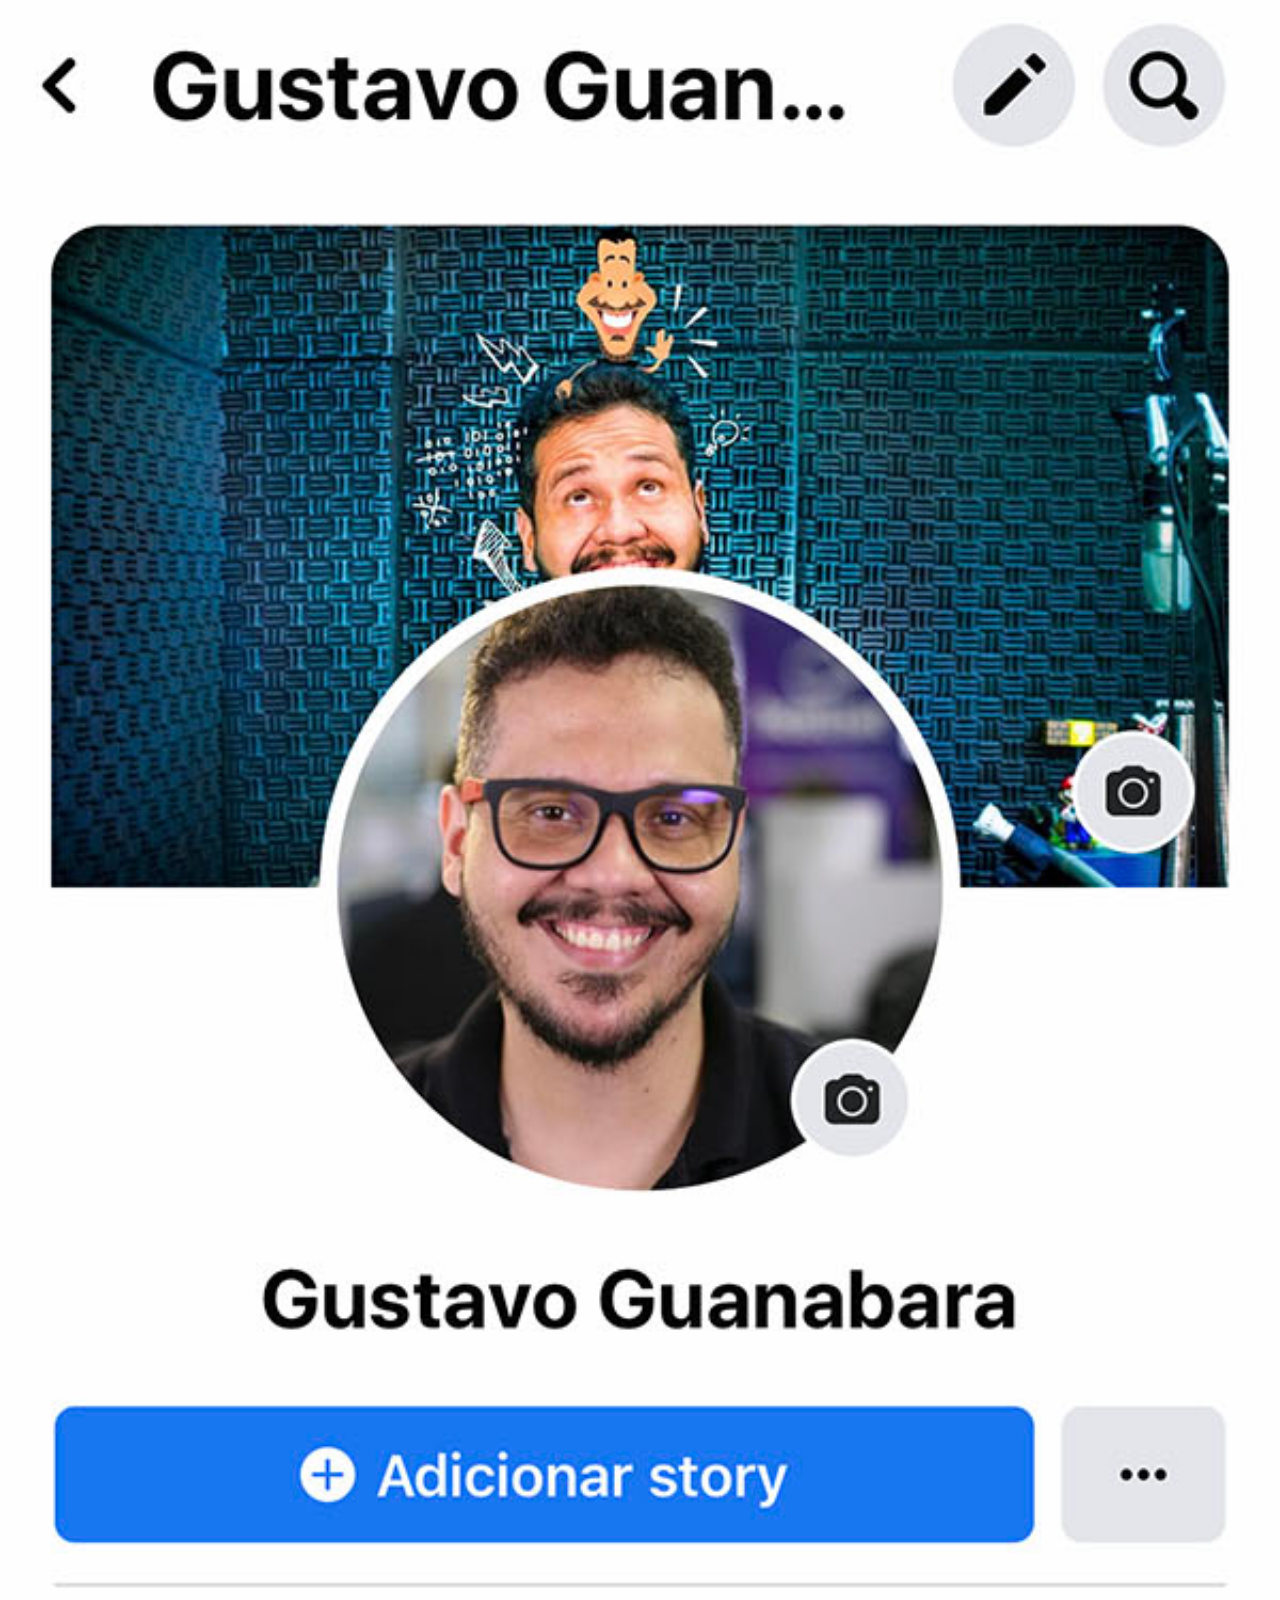
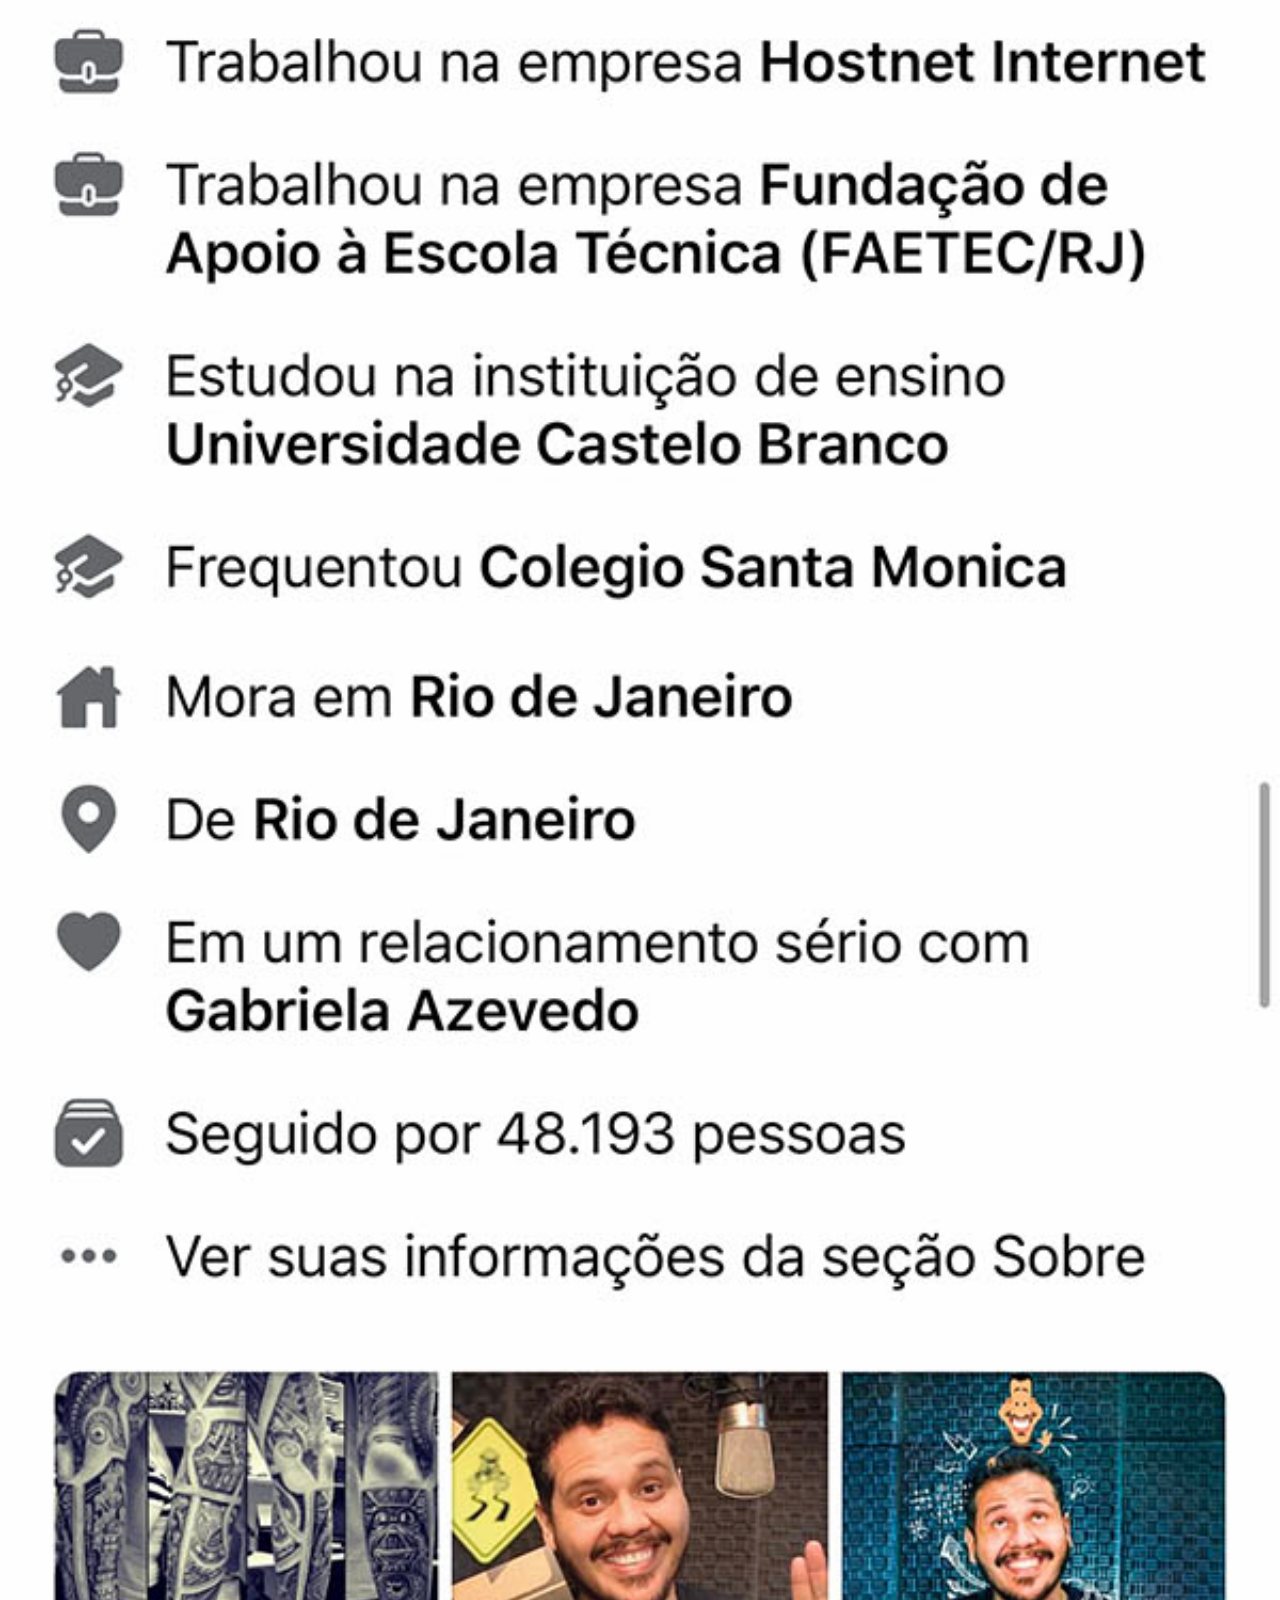
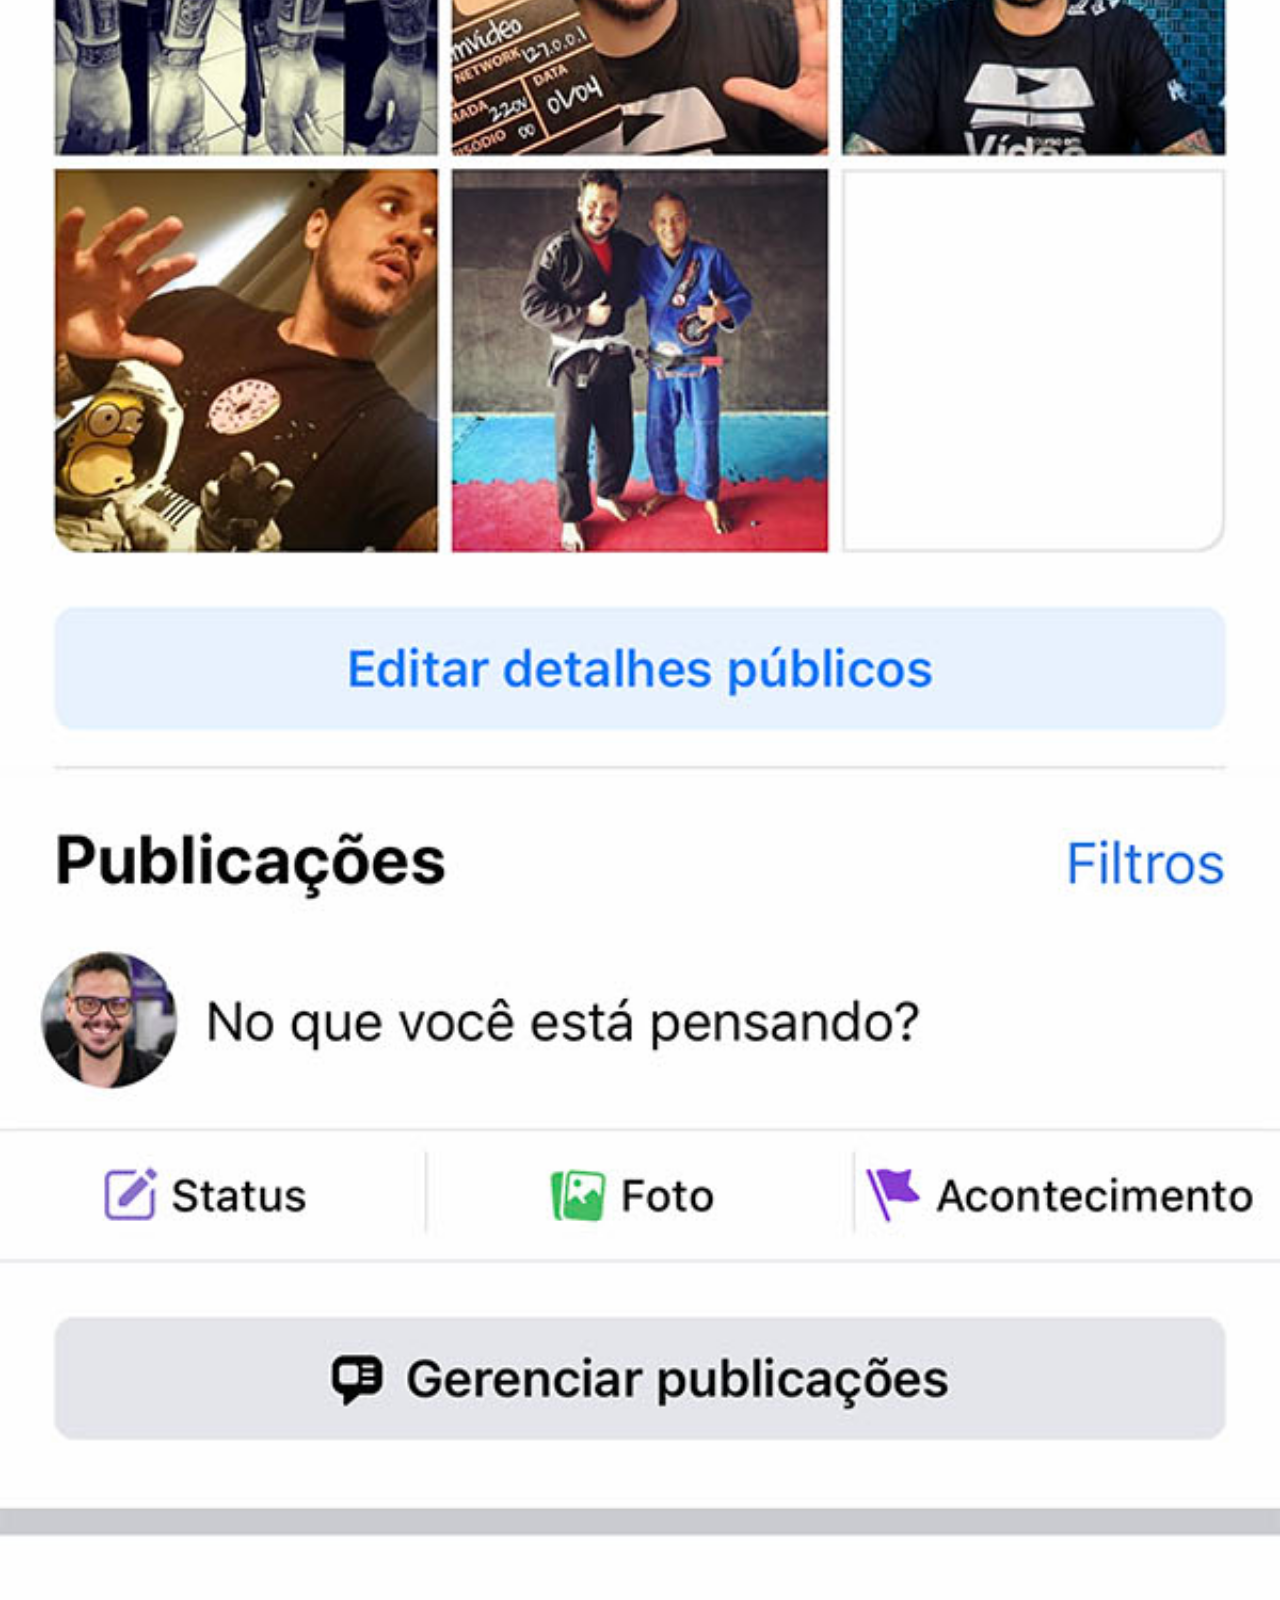
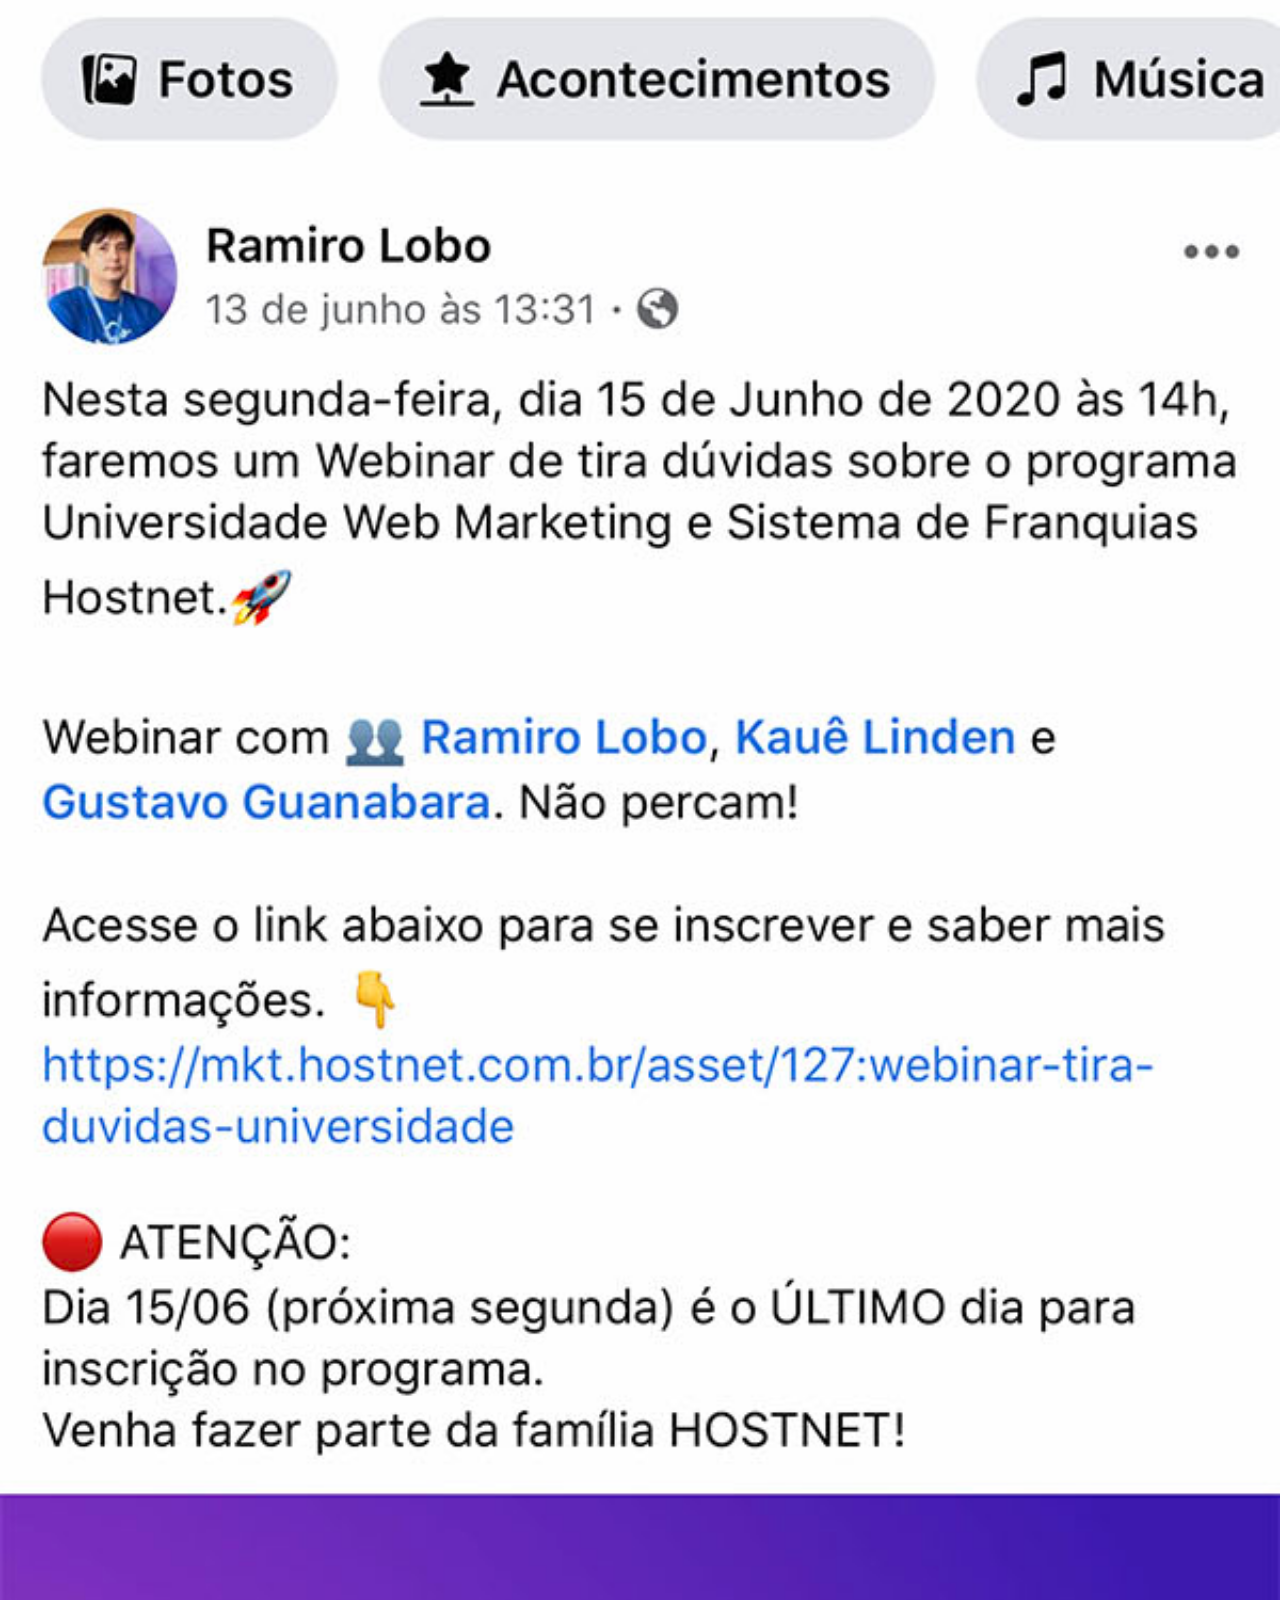
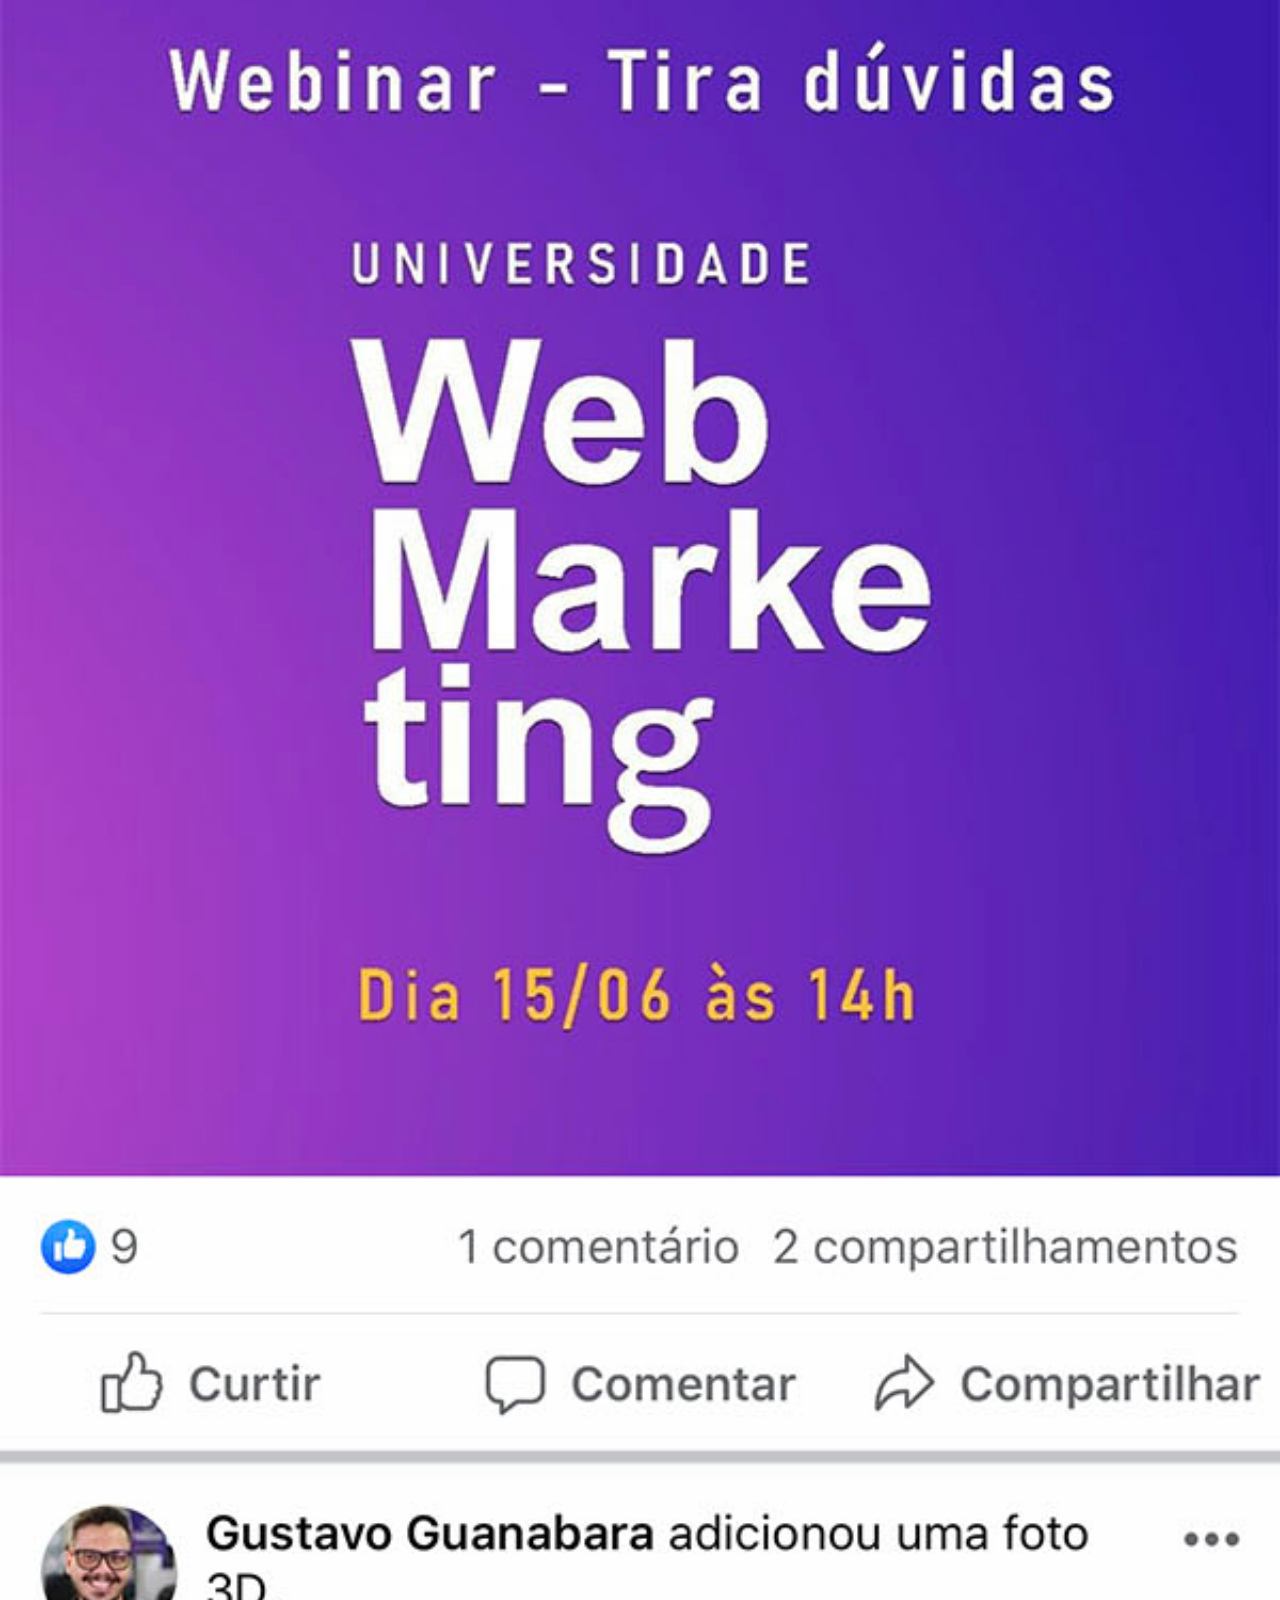
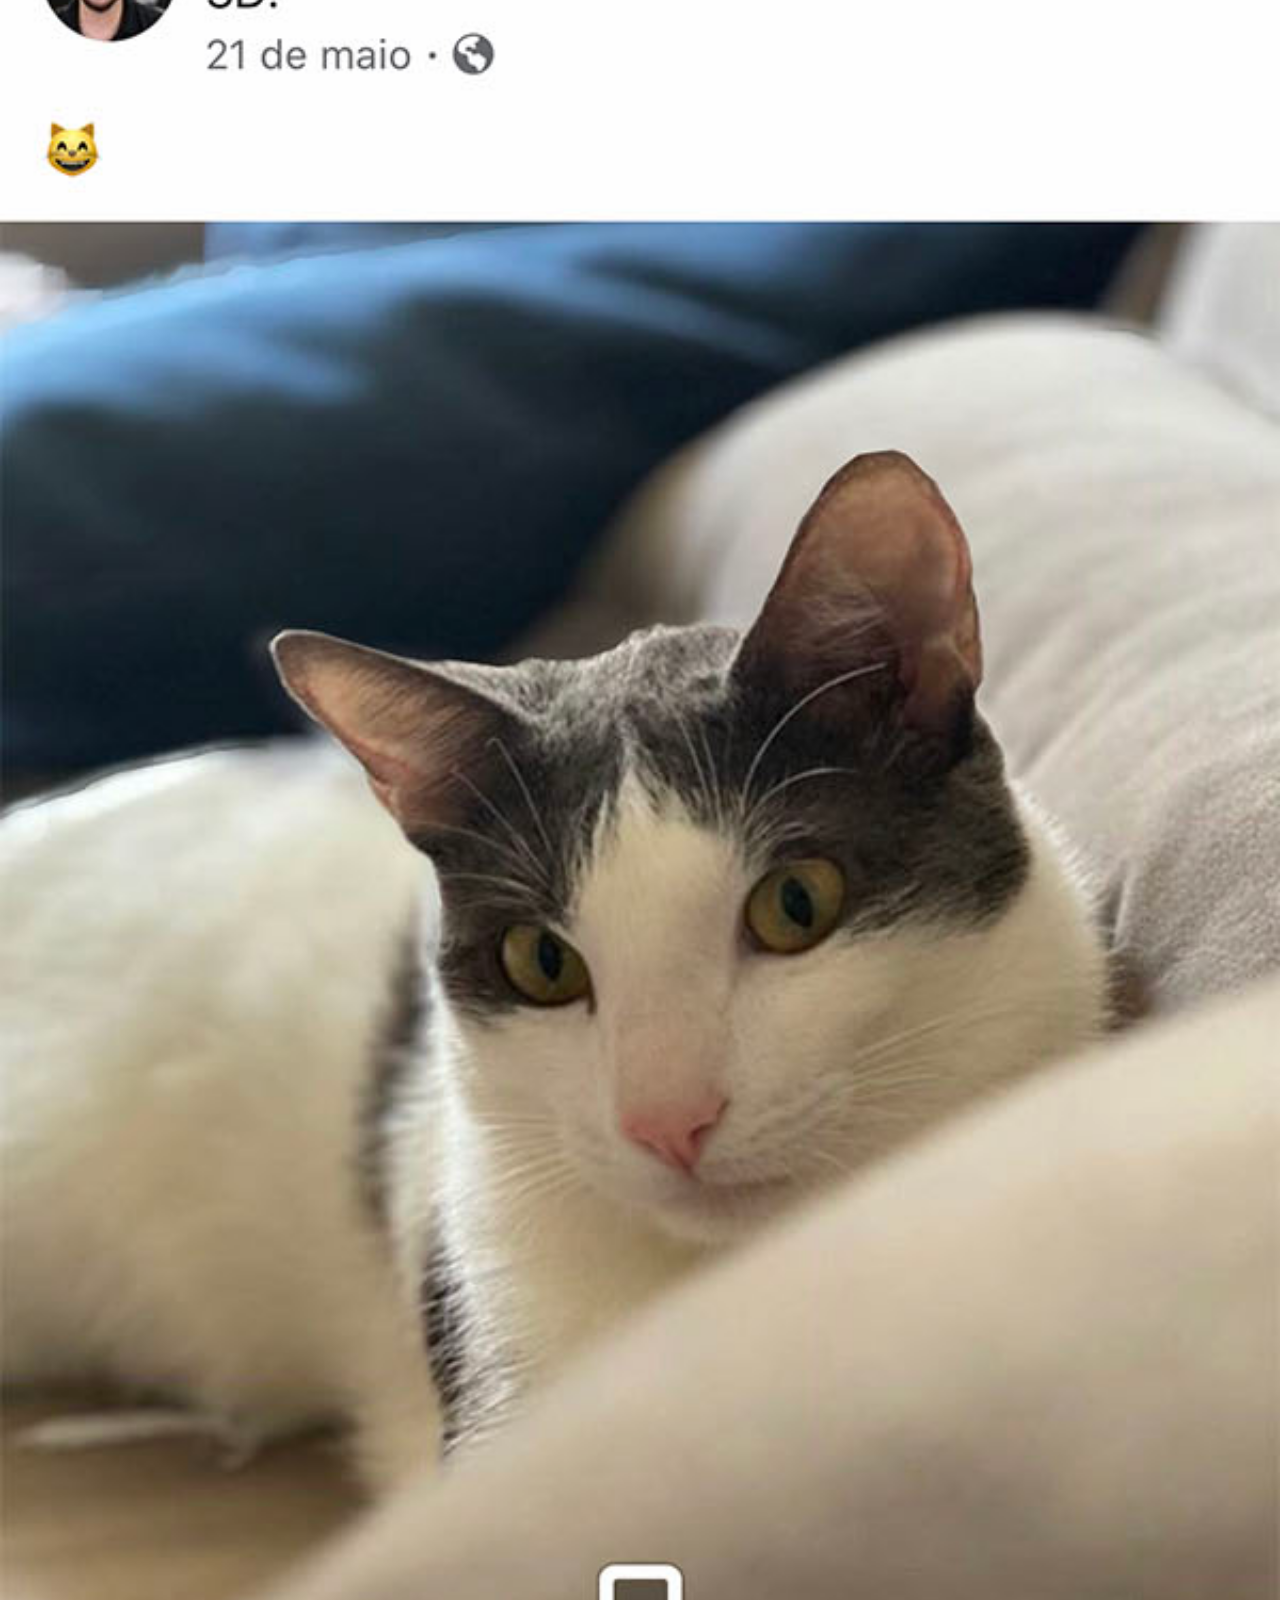
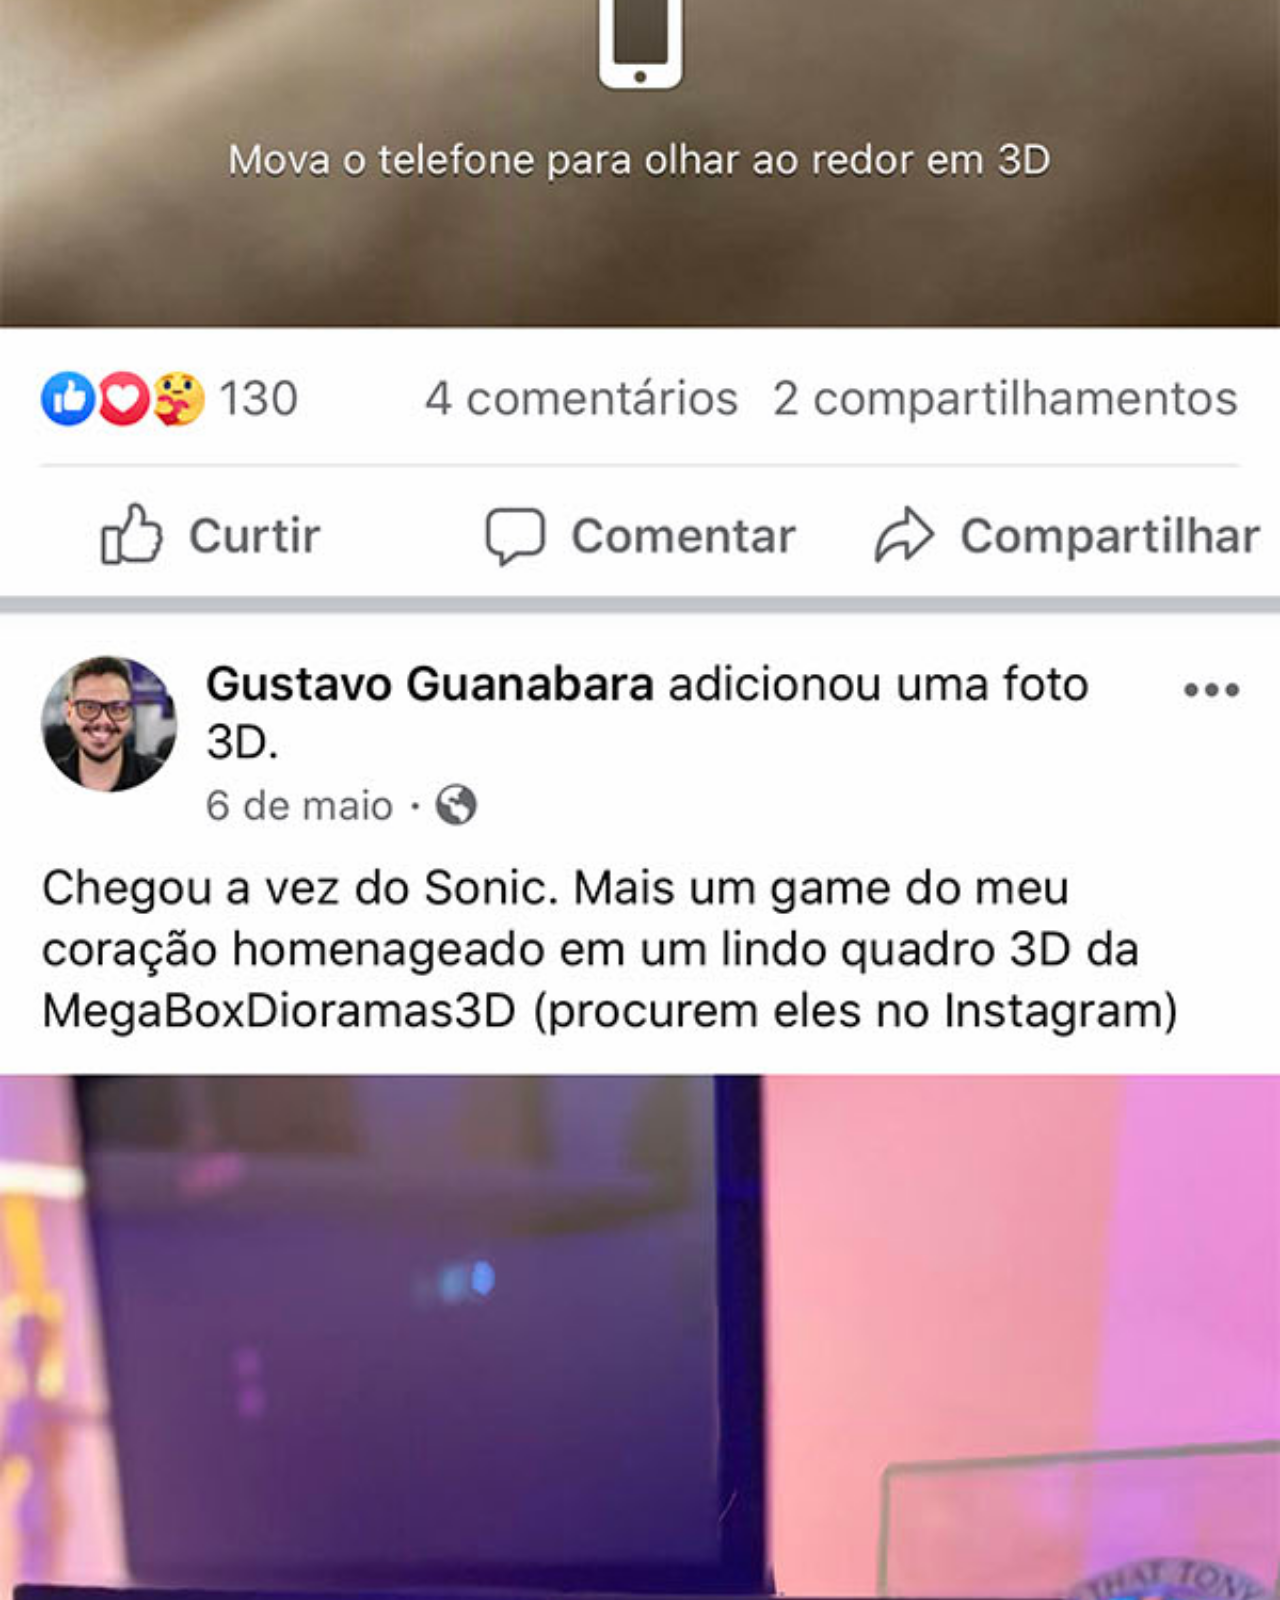
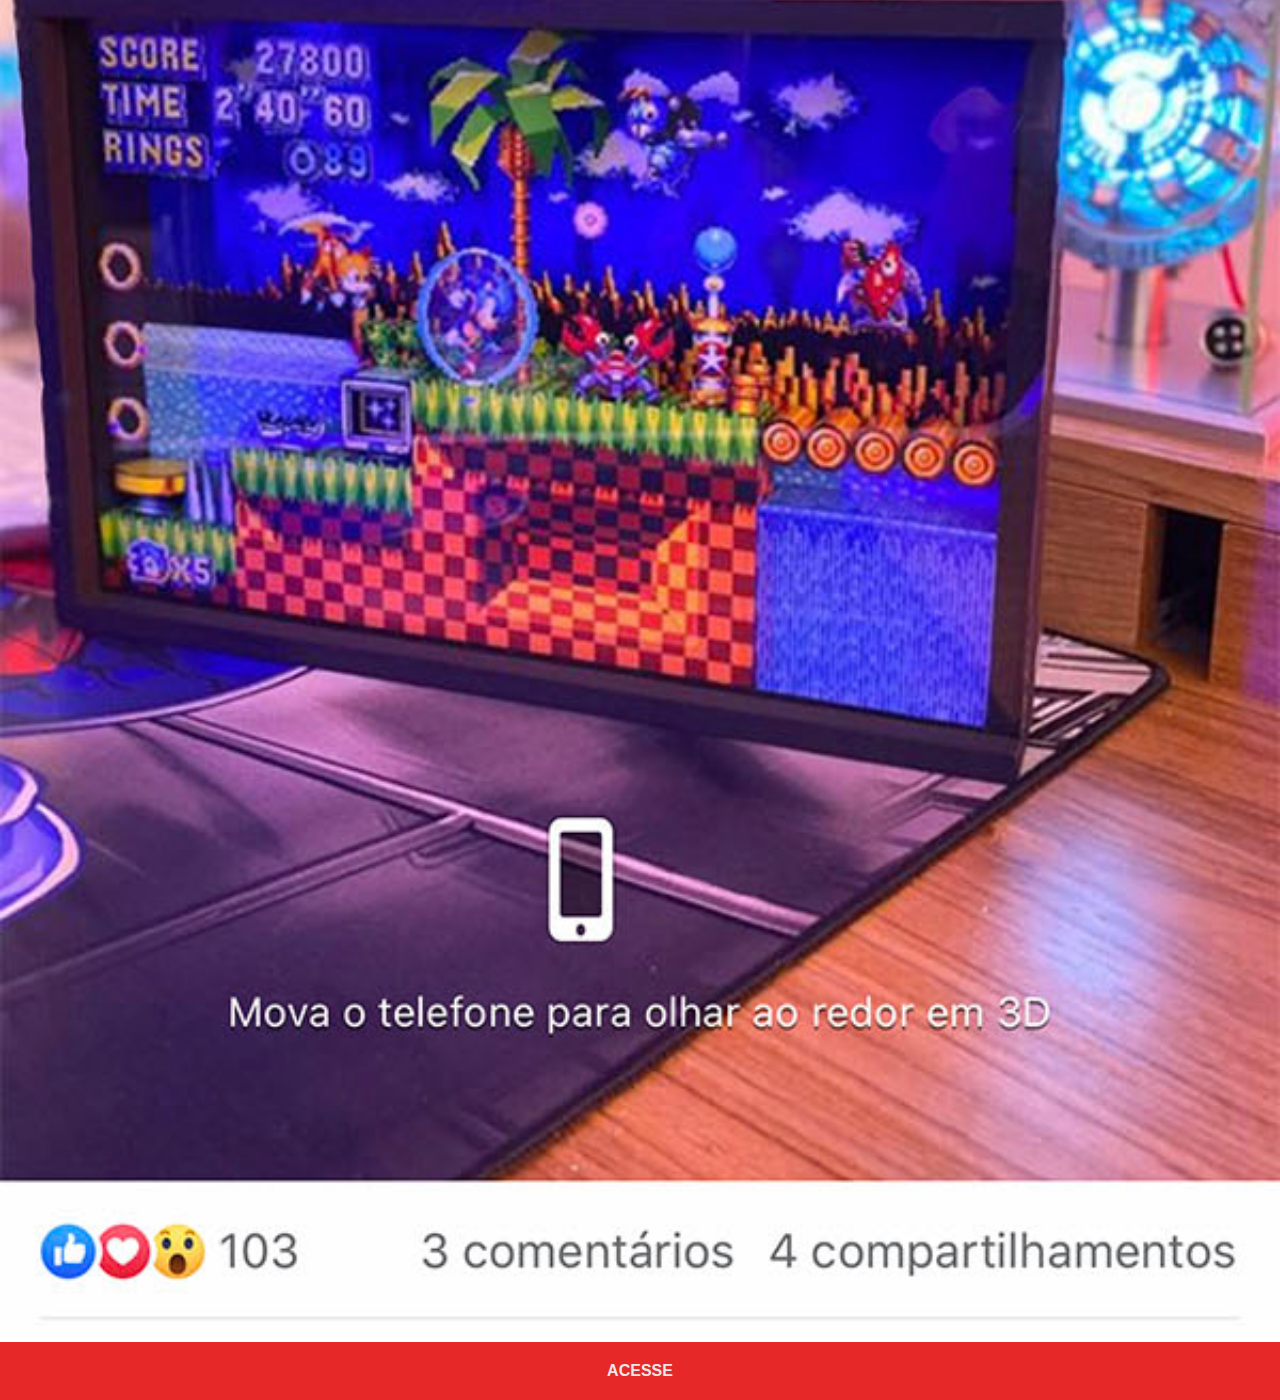
==== facebook.html @ e762c378 "criei as paginas de cada rede social" ====
<!DOCTYPE html>
<html lang="pt-br">
<head>
    <meta charset="UTF-8">
    <meta name="viewport" content="width=device-width, initial-scale=1.0">
    <title>facebook</title>
    <link rel="stylesheet" href="estilos/social.css">
</head>
<body>
    <img src="imagens/tela-facebook.jpg" alt="facebook">
    <a href="https://www.facebook.com/profile.php?id=61559643484686" target="_blank">ACESSE</a>
</body>
</html>
---- estilos/social.css ----
@charset "UTF-8";

* {
    margin: 0px;
    padding: 0px;
    font-family: Arial, Helvetica, sans-serif;
}
::-webkit-scrollbar {
    width: 0px;
    height: 0px;
}
img {
    width: 100vw;
}

a{
    display: block;
    background-color: rgb(231, 40, 40);
    font-weight: bolder;
    color: rgb(236, 231, 231);
    padding: 20px;
    text-align: center;
    text-decoration: none;
}
a:hover {
    background-color: red;

}
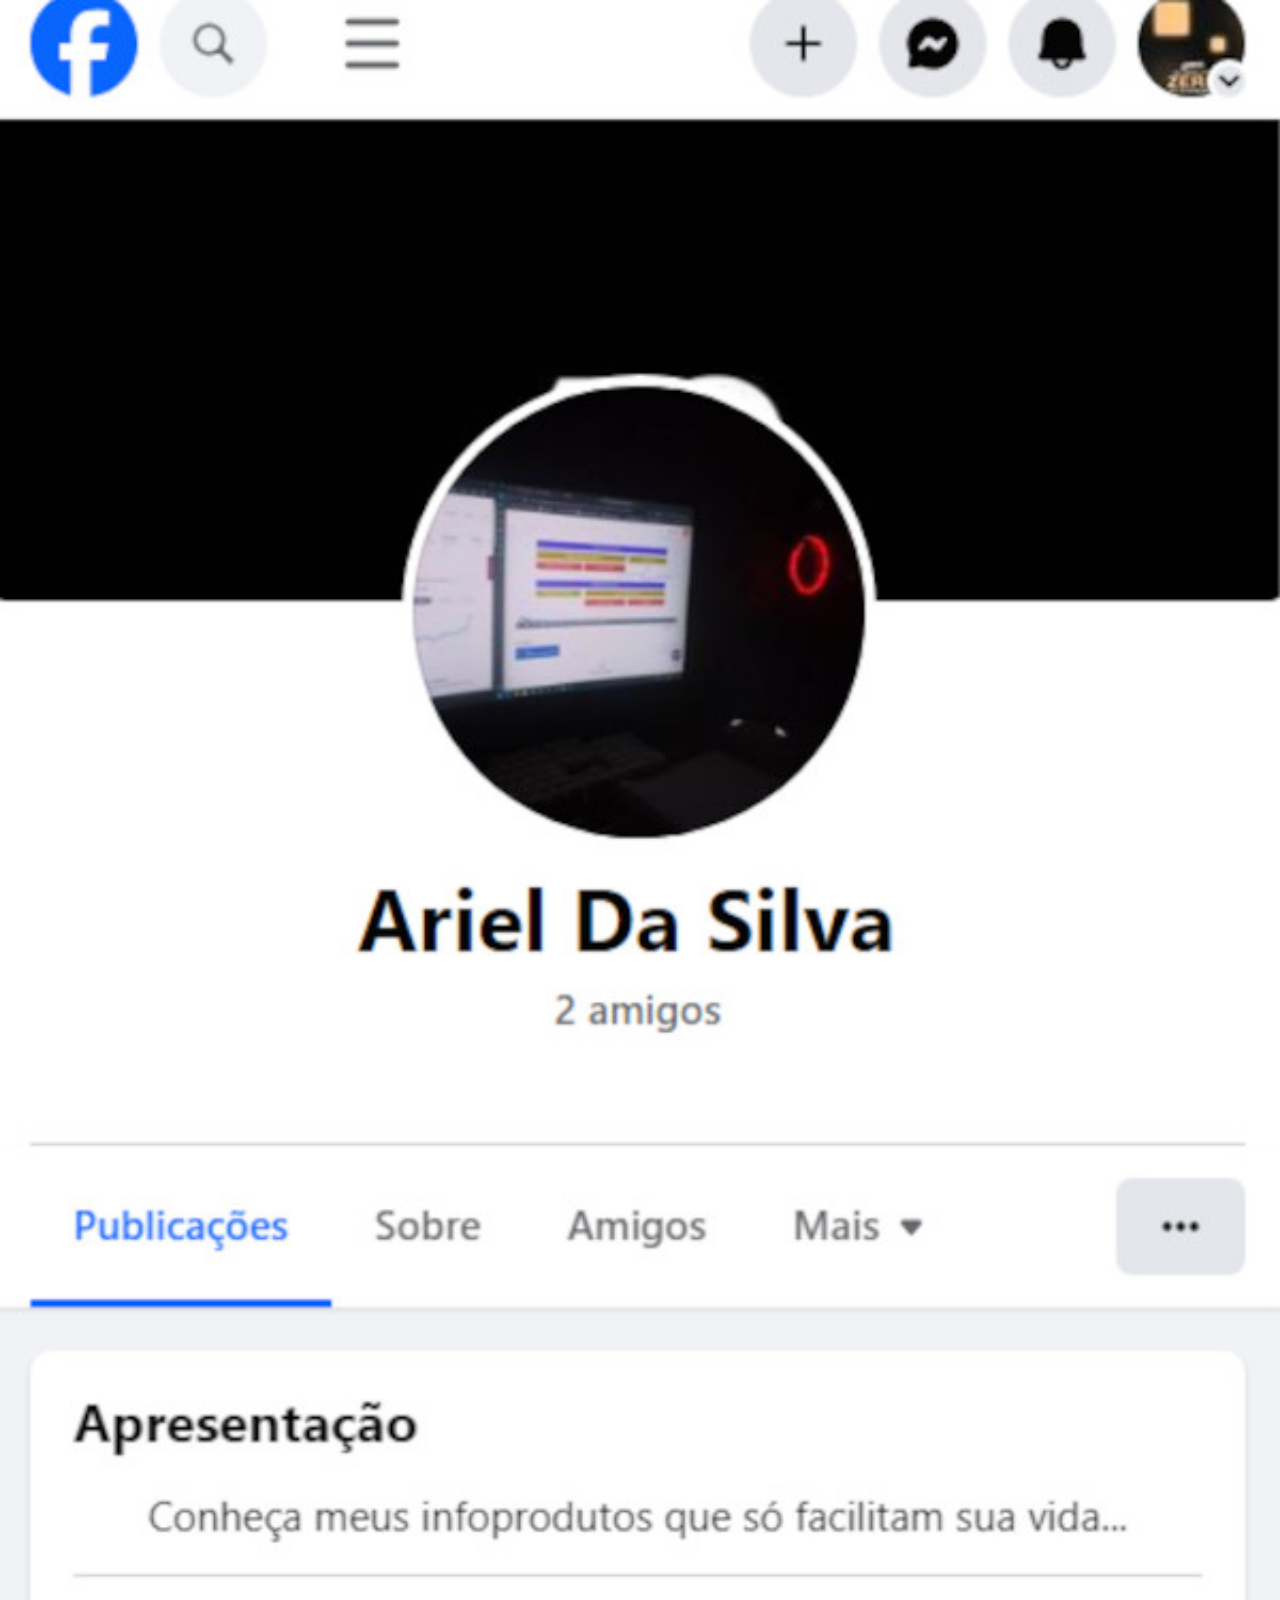
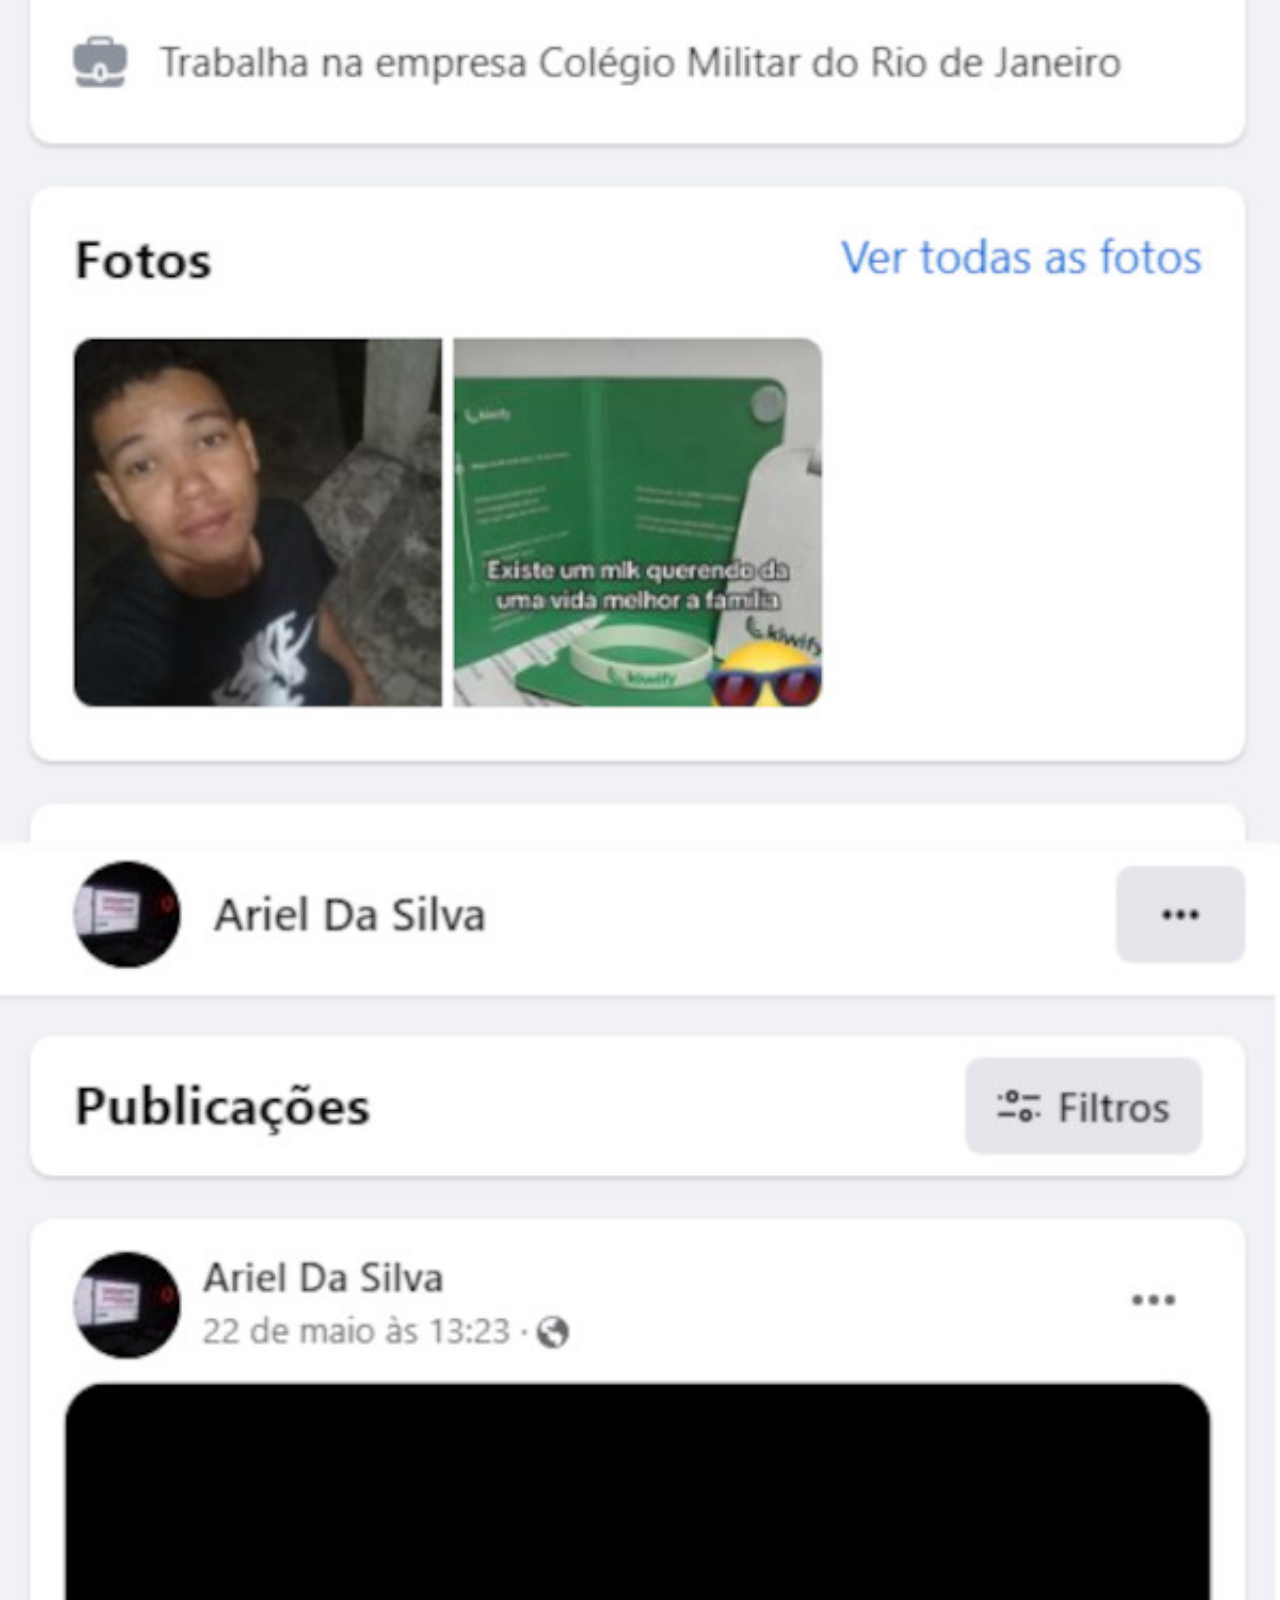
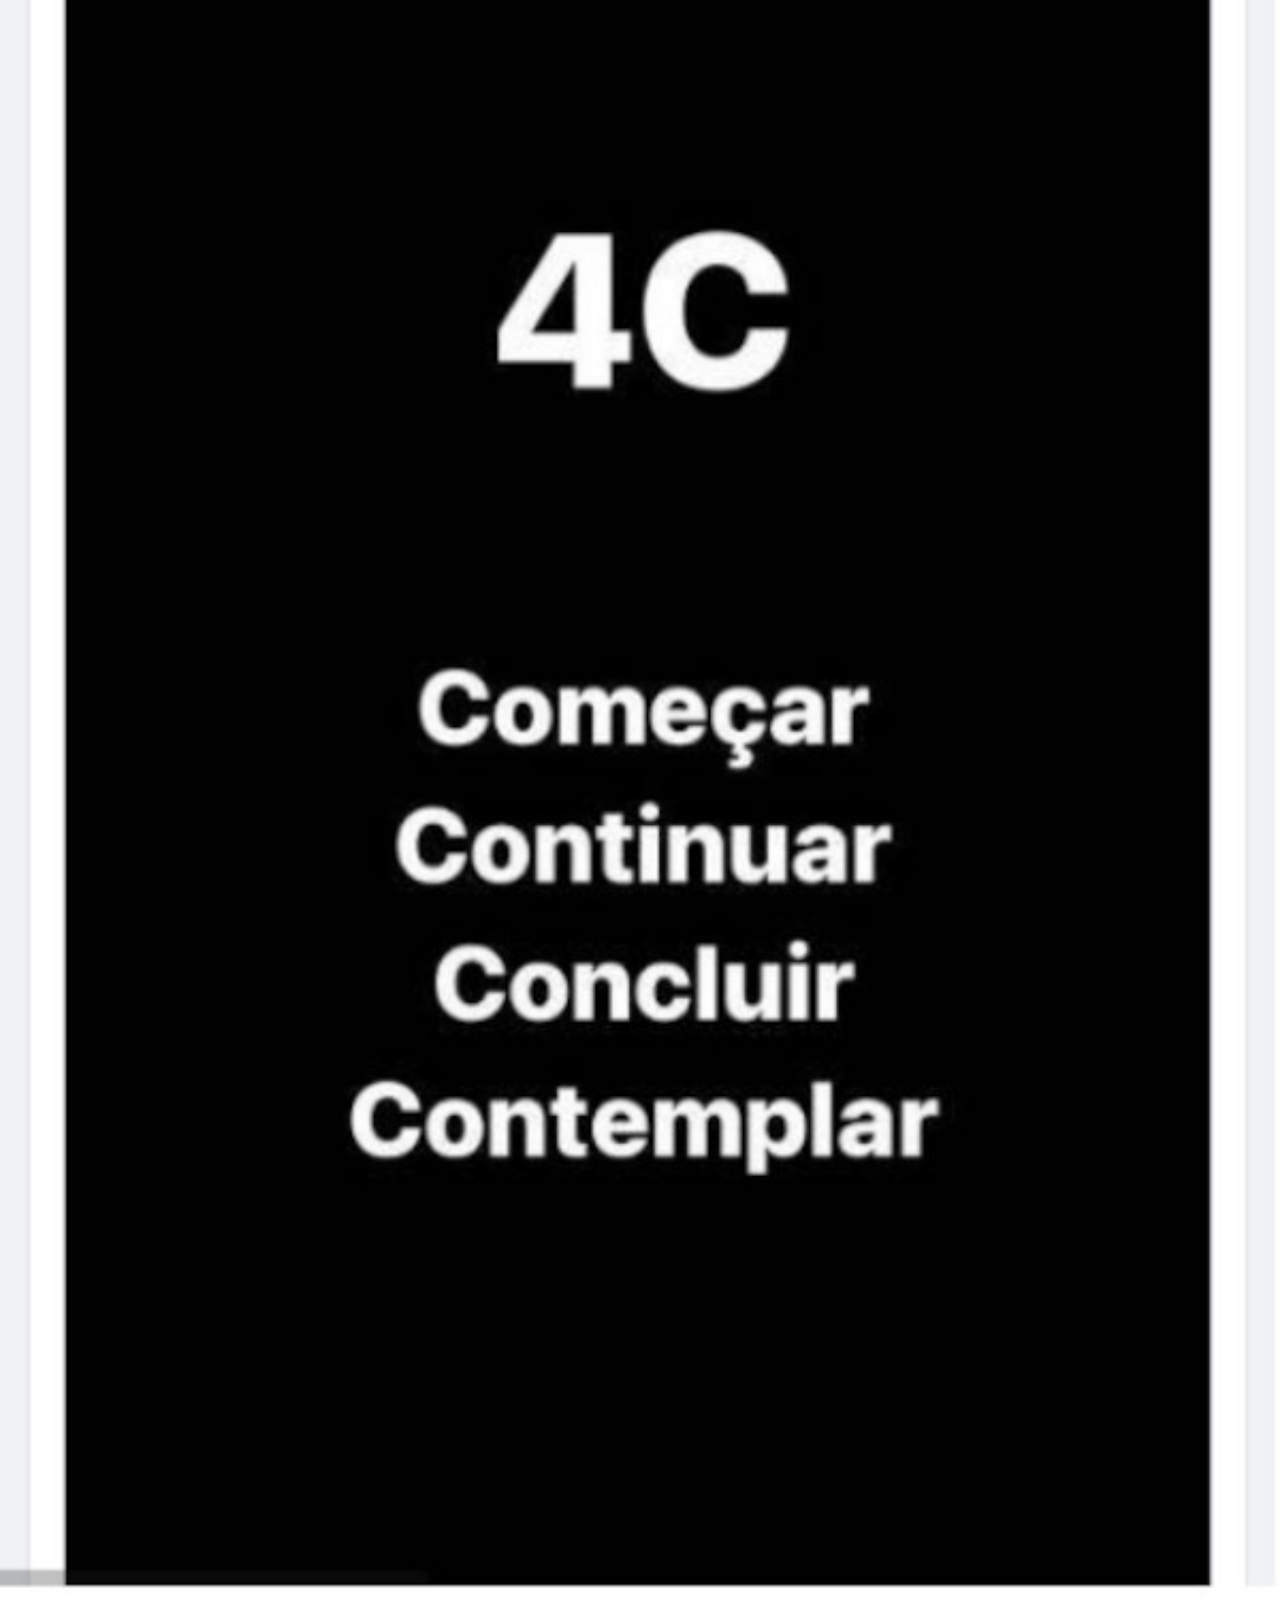
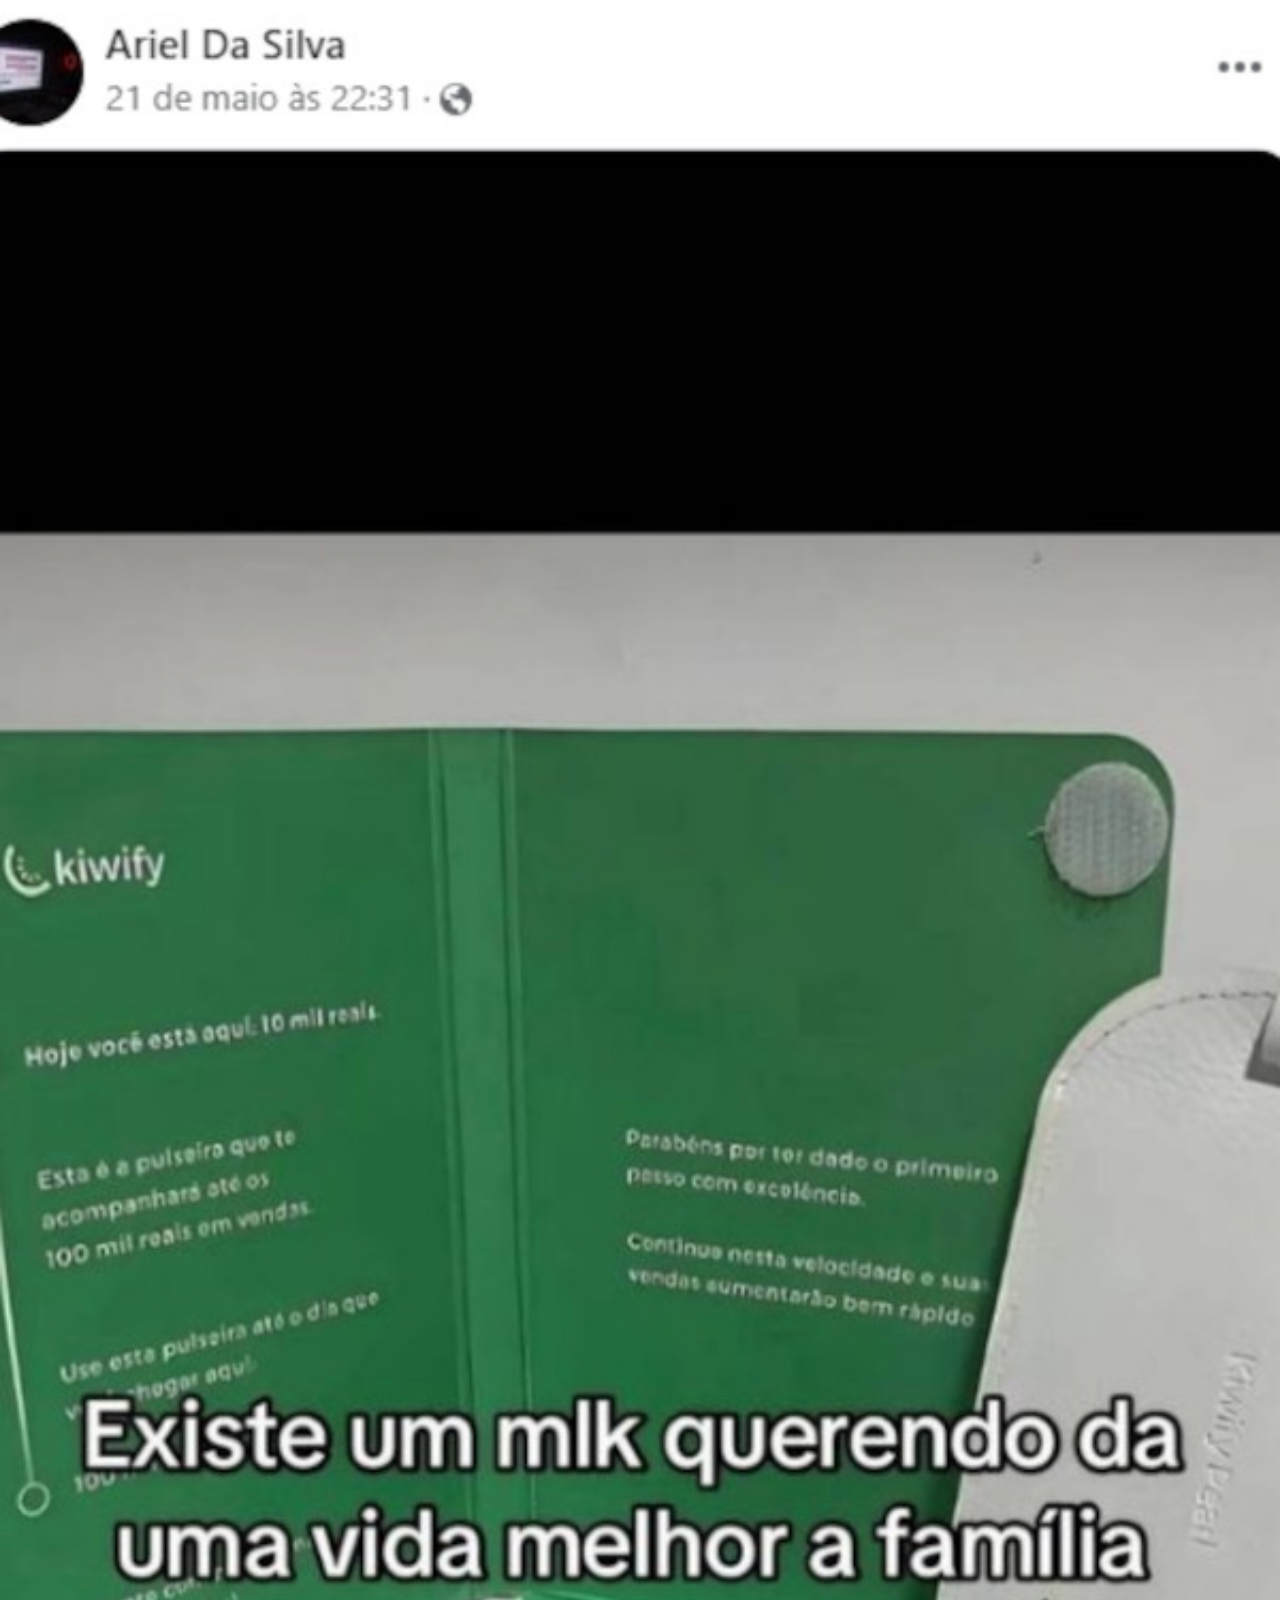
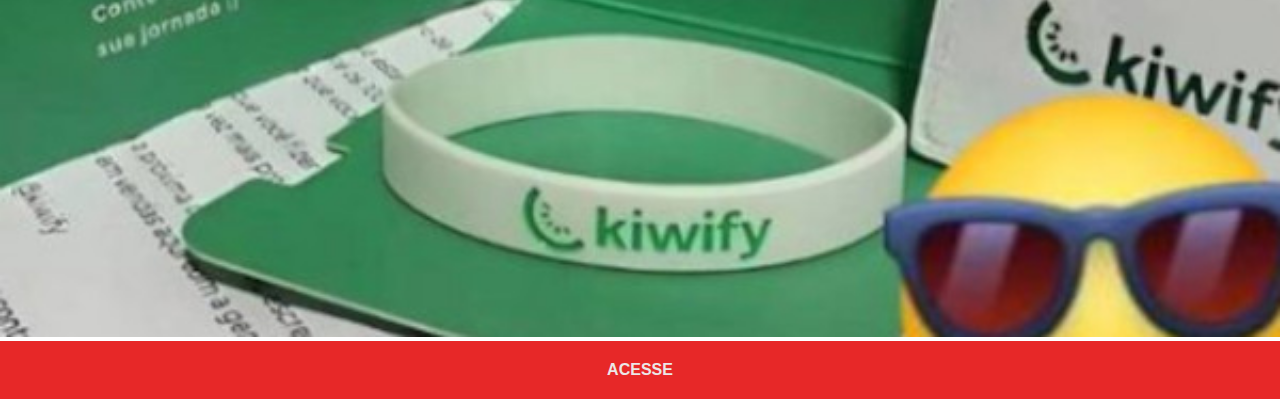
==== commit 30d625db: "projeto rede social finalizado" ====
--- a/facebook.html
+++ b/facebook.html
@@ -7,7 +7,7 @@
     <link rel="stylesheet" href="estilos/social.css">
 </head>
 <body>
-    <img src="imagens/tela-facebook.jpg" alt="facebook">
+    <img src="imagens/telafacebook.jpg" alt="facebook">
     <a href="https://www.facebook.com/profile.php?id=61559643484686" target="_blank">ACESSE</a>
 </body>
 </html>